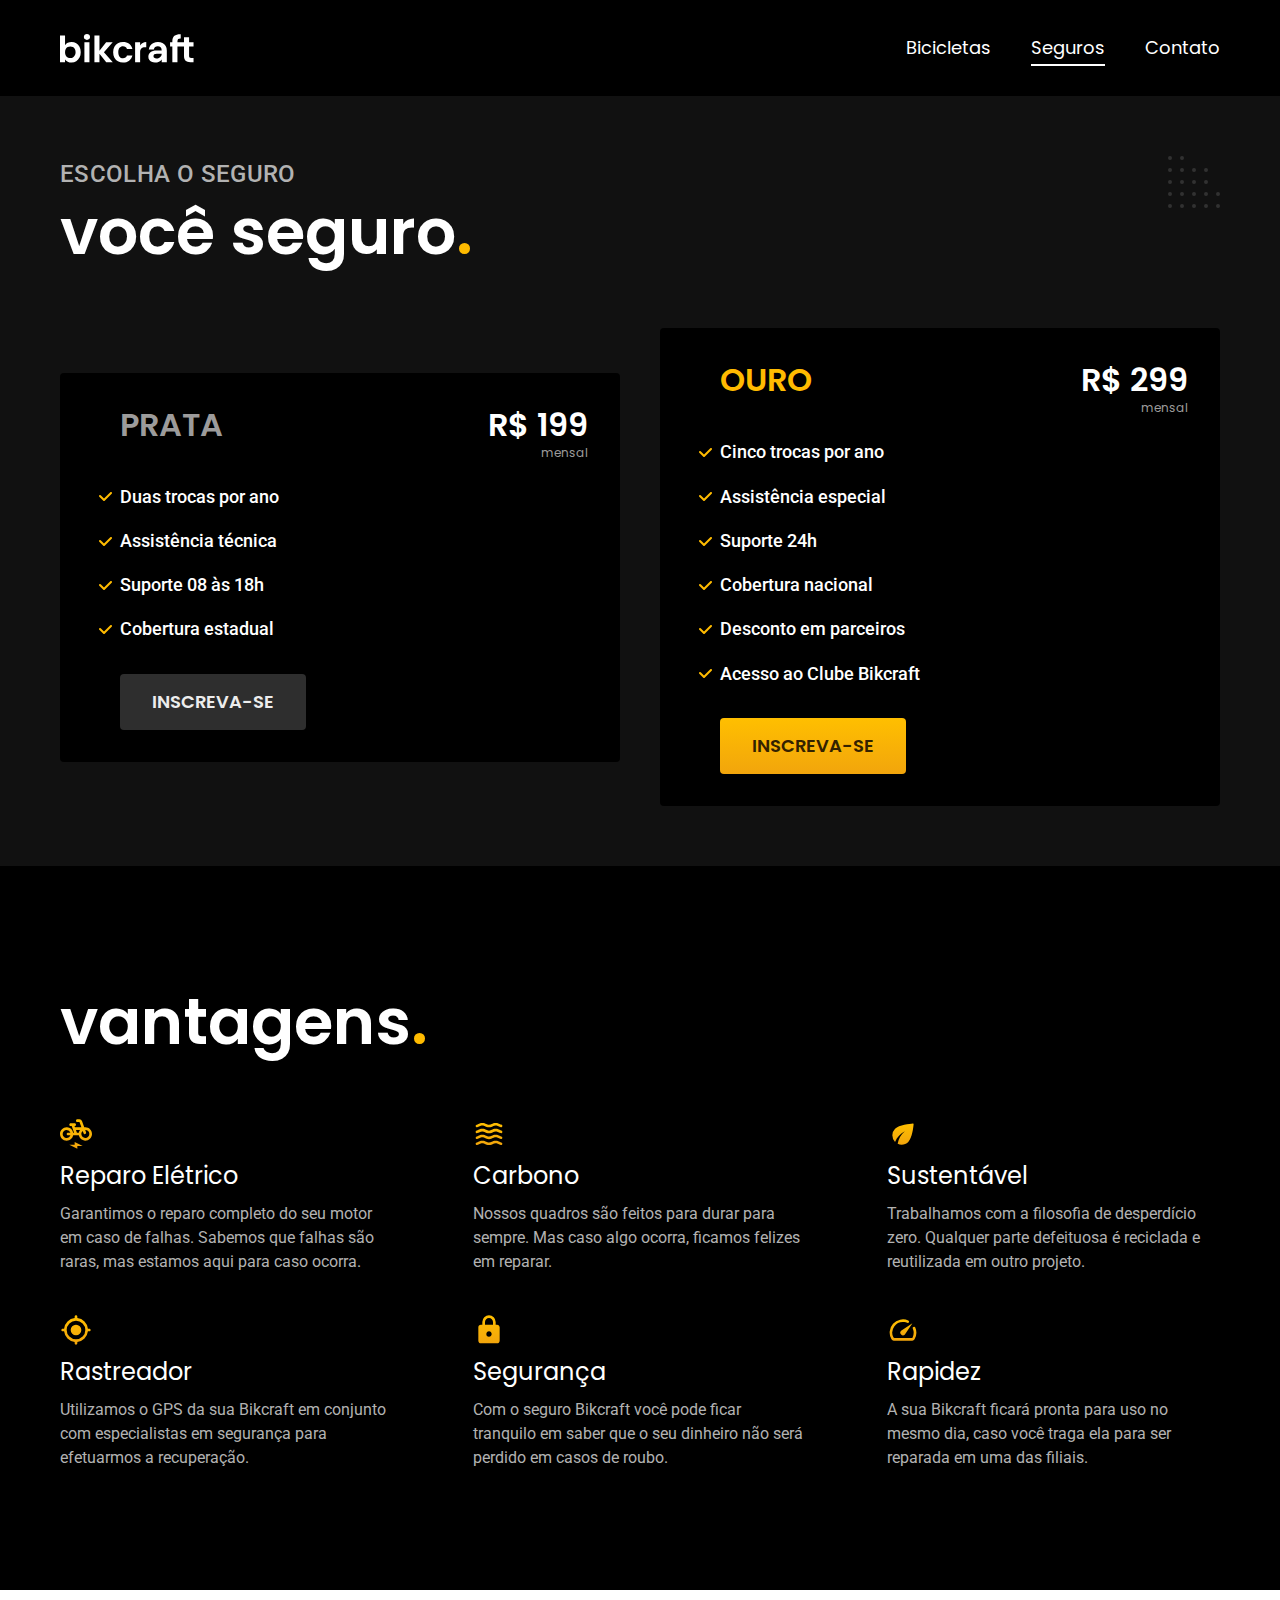
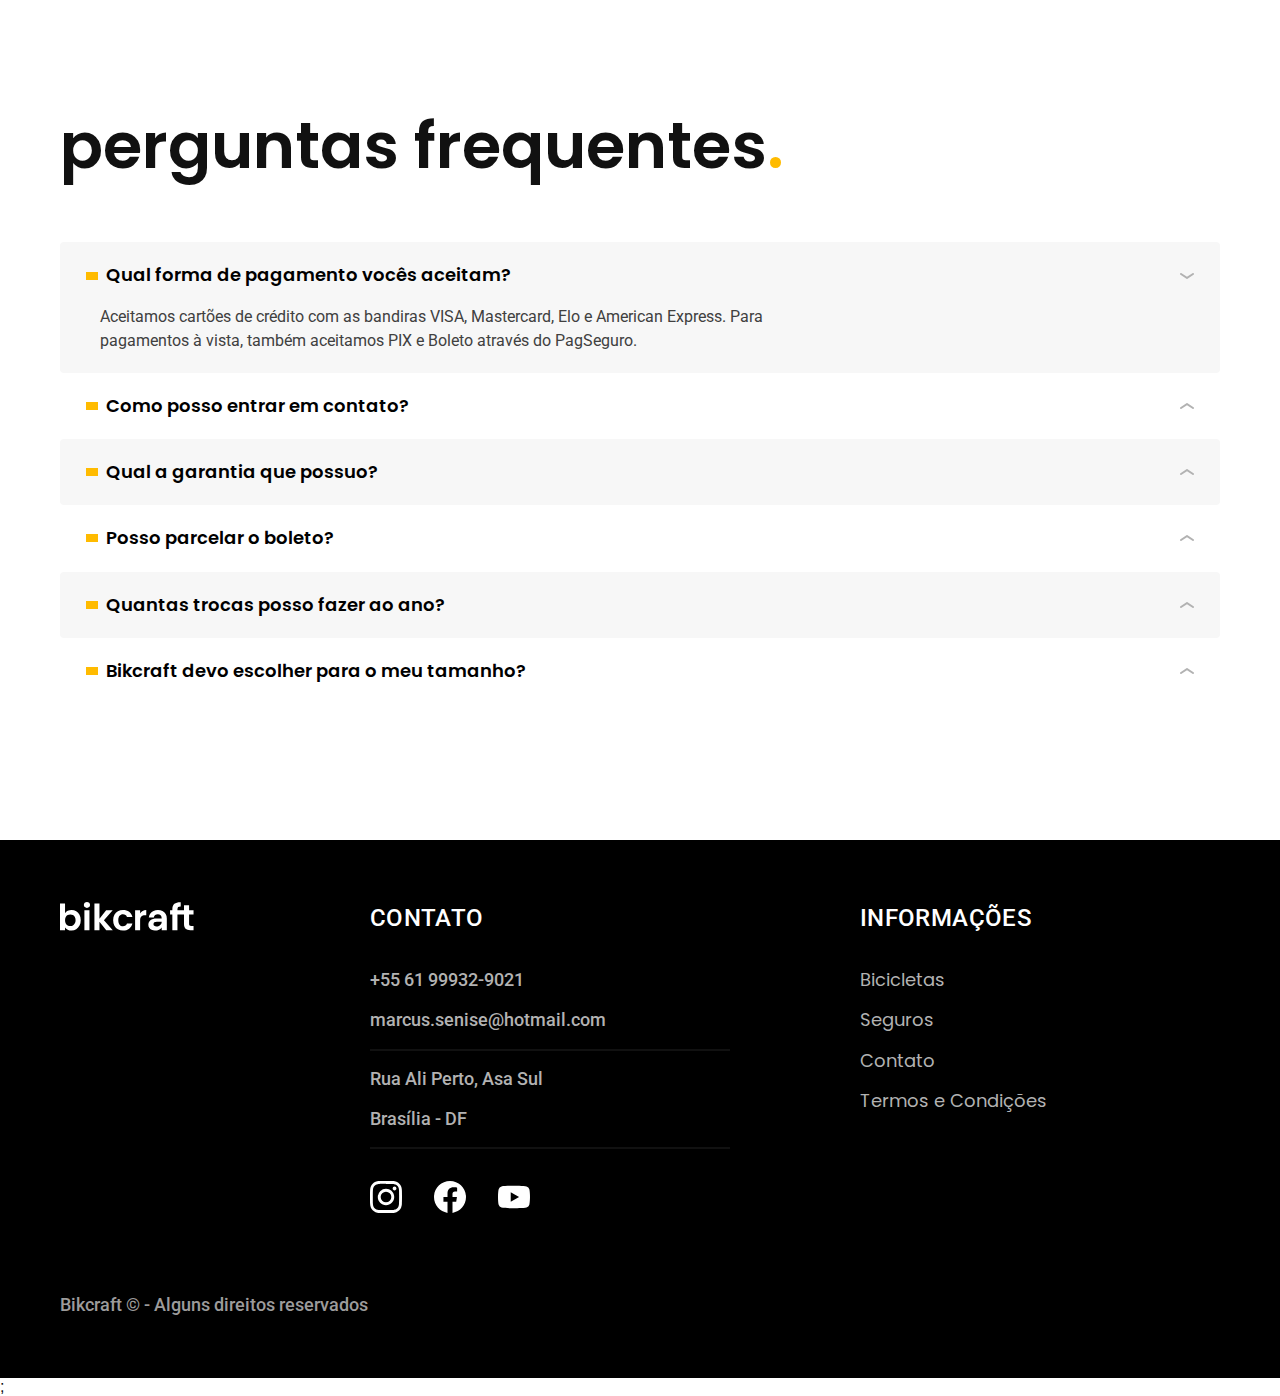
==== seguros.html @ db814dcf "projeto final otimizado" ====
<!DOCTYPE html>
<html lang="pt-br">
<head>
    <meta charset="UTF-8">
    <meta http-equiv="X-UA-Compatible" content="IE=edge">
    <meta name="viewport" content="width=device-width, initial-scale=1.0">
    <meta name="description" content="Seguros Bikcraft.">
    <title>Seguros | Bikcraft</title>
    <link rel="shortcut icon" href="favicon.svg" type="image/svg+xml">
    <link rel="preload" href="css/style.min.css" as="style">
    <link rel="stylesheet" href="css/style.min.css">
    <link rel="preconnect" href="https://fonts.googleapis.com">
    <link rel="preconnect" href="https://fonts.gstatic.com" crossorigin>
    <link href="https://fonts.googleapis.com/css2?family=Merriweather:ital,wght@1,900&family=Poppins:wght@400;600&family=Roboto:wght@400;500&display=swap" rel="stylesheet">
    <script>
        document.documentElement.classList.add('js')
    </script>
</head>
    <body id="seguros">
    <header class="header-bg">
        <div class="header container">
            <a href="index.html"><img src="./img/bikcraft.svg" width="136" height="32" alt="Bikcraft"></a>
            <nav aria-label="primaria"">
                <ul class="header-menu font-1-m cor-0">
                    <li><a href="./bicicletas.html">Bicicletas</a></li>
                    <li><a href="./seguros.html">Seguros</a></li>
                    <li><a href="./contato.html">Contato</a></li>
                </ul>
            </nav>
        </div>
    </header>
    <main class="seguros-bg">
        <div class="titulo-bg">
            <div class="titulo container">
                <p class="font-2-l-b cor-5">Escolha o seguro</p>
                <h1 class="font-1-xxl cor-0">você seguro<span class="cor-p1">.</span></h1>
            </div>
        </div>

        
            <div class="seguros container">
                <div class="seguros-item fadeInLeft" data-anime="200">
                    <h3 class="font-1-xl cor-6">PRATA</h3>
                    <span class="font-1-xl cor-0">R$ 199 <span class="font-1-xs cor-6">mensal</span></span>
                    <ul class="font-2-m cor-0">
                        <li>Duas trocas por ano</li>
                        <li>Assistência técnica</li>
                        <li>Suporte 08 às 18h</li>
                        <li>Cobertura estadual</li>
                    </ul>
                    <a class="botao secundario" href="./orcamento.html?tipo=seguro&produto=prata">INSCREVA-SE</a>
                </div>
                <div class="seguros-item fadeInRight"  data-anime="400">
                    <h3 class="font-1-xl cor-p1">OURO</h3>
                    <span class="font-1-xl cor-0">R$ 299 <span class="font-1-xs cor-6">mensal</span></span>
                    <ul class="font-2-m cor-0">
                        <li>Cinco trocas por ano</li>
                        <li>Assistência especial</li>
                        <li>Suporte 24h</li>
                        <li>Cobertura nacional</li>
                        <li>Desconto em parceiros</li>
                        <li>Acesso ao Clube Bikcraft</li>
                    </ul>
                    <a class="botao" href="./orcamento.html?tipo=seguro&produto=ouro">INSCREVA-SE</a>
                </div>
            </div>    
    </main>

    <article class="vantagens-bg">
        <div class="vantagens container">
            <h2 class="font-1-xxl cor-0">vantagens<span class="cor-p1">.</span></h2>
            <ul>
                <li>
                    <img src="./img/icones/eletrica.svg" alt="">
                    <h3 class="font-1-l cor-0">Reparo Elétrico</h3>
                    <p class="font-2-s cor-5">Garantimos o reparo completo do seu motor em caso de falhas. Sabemos que falhas são raras, mas estamos aqui para caso ocorra.</p>
                </li>
                <li>
                    <img src="./img/icones/carbono.svg" alt="">
                    <h3 class="font-1-l cor-0">Carbono</h3>
                    <p class="font-2-s cor-5">Nossos quadros são feitos para durar para sempre. Mas caso algo ocorra, ficamos felizes em reparar.</p>
                </li>
                <li>
                    <img src="./img/icones/sustentavel.svg" alt="">
                    <h3 class="font-1-l cor-0">Sustentável</h3>
                    <p class="font-2-s cor-5">Trabalhamos com a filosofia de desperdício zero. Qualquer parte defeituosa é reciclada e reutilizada em outro projeto.</p>
                </li>
                <li>
                    <img src="./img/icones/rastreador.svg" alt="">
                    <h3 class="font-1-l cor-0">Rastreador</h3>
                    <p class="font-2-s cor-5">Utilizamos o GPS da sua Bikcraft em conjunto com especialistas em segurança para efetuarmos a recuperação.</p>
                </li>
                <li>
                    <img src="./img/icones/seguro.svg" alt="">
                    <h3 class="font-1-l cor-0">Segurança</h3>
                    <p class="font-2-s cor-5">Com o seguro Bikcraft você pode ficar tranquilo em saber que o seu dinheiro não será perdido em casos de roubo.</p>
                </li>
                <li>
                    <img src="./img/icones/velocidade.svg" alt="">
                    <h3 class="font-1-l cor-0">Rapidez</h3>
                    <p class="font-2-s cor-5">A sua Bikcraft ficará pronta para uso no mesmo dia, caso você traga ela para ser reparada em uma das filiais.</p>
                </li>
            </ul>
        </div>
    </article>

    <article class="perguntas container">
        <h2 class="font-1-xxl">perguntas frequentes<span class="cor-p1">.</span></h2>
        <dl>
            <div>
                <dt><button class="font-1-m-b" aria-controls="pergunta1" aria-expanded="true">Qual forma de pagamento vocês aceitam?</button></dt>
                <dd id="pergunta1" class="font-2-s cor-9 ativa">Aceitamos cartões de crédito com as bandiras VISA, Mastercard, Elo e American Express. Para pagamentos à vista, também aceitamos PIX e Boleto através do PagSeguro.</dd>
            </div>
            <div>
                <dt><button class="font-1-m-b" aria-controls="pergunta2" aria-expanded="false" aria-expanded="false">Como posso entrar em contato?</button></dt>
                <dd id="pergunta2" class="font-2-s cor-9">Aceitamos cartões de crédito com as bandiras VISA, Mastercard, Elo e American Express. Para pagamentos à vista, também aceitamos PIX e Boleto através do PagSeguro.</dd>
            </div>
            <div>
                <dt><button class="font-1-m-b" aria-controls="pergunta3" aria-expanded="false">Qual a garantia que possuo?</button></dt>
                <dd id="pergunta3" class="font-2-s cor-9">Aceitamos cartões de crédito com as bandiras VISA, Mastercard, Elo e American Express. Para pagamentos à vista, também aceitamos PIX e Boleto através do PagSeguro.</dd>
            </div>
            <div>
                <dt><button class="font-1-m-b" aria-controls="pergunta4" aria-expanded="false">Posso parcelar o boleto?</button></dt>
                <dd id="pergunta4" class="font-2-s cor-9">Aceitamos cartões de crédito com as bandiras VISA, Mastercard, Elo e American Express. Para pagamentos à vista, também aceitamos PIX e Boleto através do PagSeguro.</dd>
            </div>
            <div>
                <dt><button class="font-1-m-b" aria-controls="pergunta5" aria-expanded="false">Quantas trocas posso fazer ao ano?</button></dt>
                <dd id="pergunta5" class="font-2-s cor-9">Aceitamos cartões de crédito com as bandiras VISA, Mastercard, Elo e American Express. Para pagamentos à vista, também aceitamos PIX e Boleto através do PagSeguro.</dd>
            </div>
            <div>
                <dt><button class="font-1-m-b" aria-controls="pergunta6" aria-expanded="false">Bikcraft devo escolher para o meu tamanho?</button> </dt>
                <dd id="pergunta6" class="font-2-s cor-9">Aceitamos cartões de crédito com as bandiras VISA, Mastercard, Elo e American Express. Para pagamentos à vista, também aceitamos PIX e Boleto através do PagSeguro.</dd>
            </div>
        </dl>
    </article>

    <footer class="footer-bg">
        <div class="footer container">
            <img src="./img/bikcraft.svg" alt="Bikcraft">
            <div class="footer-contato">
                <h3 class="font-2-l-b cor-0">Contato</h3>
                <ul class="cor-5 font-2-m">
                    <li><a href="tel:+5561999329021">+55 61 99932-9021</a></li>
                    <li><a href="mailto:marcus.senise@hotmail.com">marcus.senise@hotmail.com</a></li>
                    <li>Rua Ali Perto, Asa Sul</li>
                    <li>Brasília - DF</li>
                </ul>
            
                <div class="footer-redes">
                    <a target="_blank" href="https://instagram.com/marcussenise">
                        <img src="./img/redes/instagram.svg" alt="Instagram">
                    </a>
                    <a target="_blank" href="./">
                        <img src="./img/redes/facebook.svg" alt="Facebook">
                    </a>
                    <a target="_blank" href="./">
                        <img src="./img/redes/youtube.svg" alt="Youtube">
                    </a>
                </div>
            </div>
            <div class="footer-informacoes">
                <h3 class="font-2-l-b cor-0">Informações</h3>
                <nav>
                    <ul class="font-1-m cor-5">
                        <li><a href="./bicicletas.html">Bicicletas</a></li>
                        <li><a href="./seguros.html">Seguros</a></li>
                        <li><a href="./contato.html">Contato</a></li>
                        <li><a href="./termos.html">Termos e Condições</a></li>
                    </ul>
                </nav>
            </div>
                <p class="font-2-m cor-6 footer-copy">Bikcraft © - Alguns direitos reservados</p>
            </div>
        </div>

    </footer>
    <script src="./js/plugins/simple-anime.js"></script>;
    <script src="./js/script.js"></script>
</body>
</html>
---- css/style.min.css ----
body{margin:0;font-family:Arial,Helvetica,sans-serif;color:#111}blockquote,dd,h1,h2,h3,h4,p,ul{margin:0}ul{padding:0;list-style:none}a{text-decoration:none;color:inherit}img{max-width:100%;height:auto;display:block}img[src$=".jpg"]{border-radius:4px}.font-1-xs{font:400 0.75rem/1.35 Poppins,sans-serif}.font-2-xs{font:400 0.875rem/1.43 Roboto,sans-serif}.font-1-s{font:400 1rem/1.5 Poppins,sans-serif}.font-2-s{font:400 1rem/1.5 Roboto,sans-serif}.font-1-m,.font-1-m-b{font:400 1.125rem/1.35 Poppins,sans-serif}.font-1-m-b{font-weight:600}.font-2-m{font:500 1.125rem/1.35 Roboto,sans-serif}.font-1-l{font:400 1.5rem/1.5 Poppins,sans-serif}.font-2-l,.font-2-l-b{font:400 1.5rem/1.5 Roboto,sans-serif}.font-2-l-b{font-weight:500;letter-spacing:.015em;text-transform:uppercase}.font-1-xl{font:600 2rem/1.25 Poppins,sans-serif}.font-2-xl{font:500 2rem/1.25 Roboto,sans-serif}.font-1-xxl{font:600 4rem/1.125 Poppins,sans-serif}@media (max-width:1200px){.font-1-xxl{font-size:3rem}.font-2-l,.font-2-l-b{font-size:1.125rem}}@media (max-width:800px){.font-1-xxl{font-size:2rem}.font-1-xl,.font-2-xl{font-size:1.5rem}}:root{--cor-0:#ffffff;--cor-1:#f7f7f7;--cor-2:#EDEDED;--cor-3:#DEDEDE;--cor-4:#CCCCCC;--cor-5:#B2B2B2;--cor-6:#9C9B9B;--cor-7:#707070;--cor-8:#595959;--cor-9:#404040;--cor-10:#2E2E2E;--cor-11:#111111;--cor-12:#000000;--cor-p1:#ffbb00;--cor-p2:#E4A30B;--cor-p3:#A66F00;--cor-p4:#664400;--cor-p5:#332200}.cor-0{color:var(--cor-0)}.cor-1{color:var(--cor-1)}.cor-2{color:var(--cor-2)}.cor-3{color:var(--cor-3)}.cor-4{color:var(--cor-4)}.cor-5{color:var(--cor-5)}.cor-6{color:var(--cor-6)}.cor-7{color:var(--cor-7)}.cor-8{color:var(--cor-8)}.cor-9{color:var(--cor-9)}.cor-10{color:var(--cor-10)}.cor-11{color:var(--cor-11)}.cor-12{color:var(--cor-12)}.cor-p1{color:var(--cor-p1)}.cor-p2{color:var(--cor-p2)}.cor-p3{color:var(--cor-p3)}.cor-p4{color:var(--cor-p4)}.cor-p5{color:var(--cor-p5)}.js .fadeInDown{transform:translate3d(0,-20px,0)}.js .fadeInUp{transform:translate3d(0,20px,0)}.js .fadeInRight{transform:translate3d(20px,0,0)}.js .fadeInLeft{transform:translate3d(-20px,0,0)}.js [data-anime]{opacity:0}.js .anime{opacity:1;transform:none;transition:transform .8s,opacity .8s}.header-bg{background-color:var(--cor-12)}.header{display:flex;flex-wrap:wrap;gap:20px;justify-content:space-between;align-items:center;padding-bottom:20px;padding-top:20px}.header-menu{display:flex;flex-wrap:wrap;gap:40px}.header-menu a{padding:16px 0;display:inline-block;position:relative}.header-menu a:after{content:"";display:block;height:2px;width:0;margin-top:4px;background:var(--cor-0);transition:.3s;position:absolute}.header-menu a.ativo::after,.header-menu a:hover::after{width:100%}@media(max-width:800px){.header-menu{gap:20px}.header-menu a{background-color:var(--cor-11);padding:12px 16px;border-radius:4px}.header-menu a:hover{background:var(--cor-10)}.header a::after{display:none}}@media(max-width:600px){.header-menu{gap:12px}.header-menu a{padding:8px 12px;font-size:14px}}.footer-bg{background-color:var(--cor-12)}.footer{display:grid;grid-template-columns:3fr 5fr 4fr;gap:40px;padding-top:60px;padding-bottom:60px}.footer h3{margin-bottom:32px}.footer-contato ul{margin-bottom:32px}.footer-contato li:nth-child(2n)::after{content:"";display:block;max-width:360px;height:2px;background:var(--cor-11);margin-top:16px}.footer li{margin-bottom:16px}.footer-redes{display:flex;gap:32px}.footer a:hover{color:var(--cor-0)}.footer-copy{grid-column:1/-1;margin-top:40px}@media(max-width:800px){.footer>img{display:none}.footer{grid-template-columns:1fr 1fr}}@media(max-width:600px){.footer{grid-template-columns:1fr;gap:60px}.footer-copy{margin-top:0}}.container{max-width:1200px;padding-left:20px;padding-right:20px;box-sizing:border-box;margin-left:auto;margin-right:auto}.botao{padding:16px 32px;display:inline-block;background:linear-gradient(#ffbf00,#f2a50c);border-radius:4px;box-shadow:0 1px 2px rgba(0,0,0,.1);color:var(--cor-p5);font:600 1.125rem/1.35 Poppins,sans-serif;max-width:max-content;border:none;cursor:pointer}.botao.secundario{background:var(--cor-10);color:var(--cor-2)}.botao.secundario:hover{background:var(--cor-9)}.botao:hover{background:linear-gradient(#ffb60d,#e59317)}.botao.seta{display:flex;align-items:center}.botao.seta::after{content:"";display:inline-block;width:18px;height:10px;margin-left:12px;background:url("../img/icones/seta.svg");transition:transform .2s}.botao.seta:hover::after{transform:translateX(4px)}@media(max-width:600px){.botao{padding:12px 16px;font-size:1rem}}.link{display:inline-block;color:var(--cor-p1);font:500 1.5rem/1.5 Poppins,sans-serif;text-transform:uppercase}.link::after{content:"";display:block;width:100%;height:4px;background-color:currentColor}.link:hover{color:var(--cor-0)}.titulo-bg{background-color:var(--cor-11);padding-top:60px;padding-bottom:60px}.titulo{background:url("../img/dec/top-right.svg") no-repeat top right 20px}.titulo p{margin-bottom:4px}@media (max-width:800px){.titulo{padding-top:40px;padding-bottom:40px}.titulo p{font-size:1rem;text-transform:lowercase;font-weight:400}}.form{display:grid;grid-template-columns:1fr 1fr;gap:20px}.form label{display:block;font:600 1rem/1.5 Poppins,sans-serif;margin-bottom:4px}.form .col-2{grid-column:span 2}.form input[type=email],.form input[type=text],.form textarea{border:1px solid var(--cor-2);border-radius:4px;background-color:var(--cor-1);padding:12px;font:400 1rem/1.5 Roboto,sans-serif;width:100%;box-sizing:border-box}.form input[type=email]:focus,.form input[type=text]:focus,.form textarea:focus{outline:0;border-color:var(--cor-p1);background:var(--cor-0);box-shadow:0 0 0 2px #fea}@media(max-width:600px){.form{grid-template-columns:1fr}.form .col-2{grid-column:1}}.introducao-bg{background:var(--cor-12) url("../img/dec/bottom-left.svg") no-repeat bottom 160px left 20px;box-shadow:inset 0 -120px var(--cor-0)}.introducao{display:grid;grid-template-columns:6fr 6fr;gap:0 40px}.introducao-conteudo{align-self:end;padding-bottom:200px}.introducao-imagem{margin-bottom:-120px}.introducao img{object-fit:cover;height:100%;width:100%;border-radius:4px}.introducao h1{margin-bottom:32px}.introducao p{margin-bottom:20px}@media (max-width:825px){.introducao-bg{background:var(--cor-11);padding-top:40px;box-shadow:inset 0 -60px var(--cor-0)}.introducao{grid-template-columns:1fr;gap:32px}.introducao-conteudo{padding-bottom:0}.introducao h1{margin-bottom:16px}.introducao img{height:300px;width:100%}}.tecnologia-bg{background-color:var(--cor-11);box-shadow:inset 0 80px var(--cor-0),inset 0 -80px var(--cor-0)}.tecnologia{display:grid;grid-template-columns:1fr 1fr;gap:40px}.tecnologia-imagem img{width:100%;height:100%;object-fit:cover;object-position:left}.tecnologia-conteudo{padding-top:160px;padding-bottom:160px}.tecnologia-conteudo>span{display:block;margin-bottom:20px}.tecnologia-conteudo h2{margin-bottom:32px}.tecnologia-conteudo>p{margin-bottom:20px}.tecnologia a{margin-bottom:80px}.tecnologia-vantagens{display:flex;gap:40px}.tecnologia-vantagens h3{margin-bottom:8px;width:max-content}.tecnologia-vantagens img{width:24px}@media (max-width:800px){.tecnologia-bg{box-shadow:initial}.tecnologia{grid-template-columns:1fr}.tecnologia-conteudo{padding-top:60px;padding-bottom:60px}.tecnologia-imagem{display:none}.tecnologia a{margin-bottom:60px}}@media (max-width:600px){.tecnologia-vantagens{flex-direction:column}}.parceiros{padding-top:60px;padding-bottom:120px}.parceiros h2{margin-bottom:60px}.parceiros ul{padding:0 20px;max-width:1400px;margin:0 auto;display:grid;grid-template-columns:repeat(4,1fr)}.parceiros li{padding:32px;display:flex;border-left:2px solid var(--cor-2)}.parceiros img{margin:auto}.parceiros li:first-child,.parceiros li:nth-child(5){border-left:none}.parceiros li:nth-child(n+5){border-top:2px solid var(--cor-2)}@media (max-width:800px){.parceiros{padding-bottom:60px}.parceiros li{padding:20px}.parceiros h2{margin-bottom:20px}.parceiros ul{grid-template-columns:repeat(2,1fr)}.parceiros li:nth-child(n+3){border-top:2px solid var(--cor-2)}.parceiros li:nth-child(odd){border-left:none}}.depoimento{display:grid;grid-template-columns:1fr 1fr;background-color:var(--cor-p1);overflow:hidden}.depoimento img{border-radius:0;width:100%;height:100%;object-fit:cover}.depoimento-conteudo{padding:40px 40px 80px 80px;align-self:end;background:url("../img/dec/bottom-right-p.svg") no-repeat bottom 40px right 40px}.depoimento-conteudo p{max-width:32ch;font-family:Merriweather,serif;font-style:italic;font-weight:900;margin-bottom:32px;position:relative}.depoimento p::after,.depoimento p::before{font-size:5rem;color:var(--cor-p2);position:absolute}.depoimento p::before{content:'“';left:-50px;top:-20px}.depoimento p::after{content:'”'}@media (min-width:1200px){.depoimento img{max-height:520px}}@media (max-width:800px){.depoimento{grid-template-columns:1fr;text-align:center}.depoimento-conteudo{padding:40px 20px;justify-self:center}.depoimento img{max-height:200px}}.bicicletas-lista{padding-top:60px;padding-bottom:120px}.bicicletas-lista h2{margin-bottom:40px}.bicicletas-lista ul{display:flex;gap:40px;padding:0 20px 20px 20px;max-width:1400px;margin:0 auto;overflow-x:auto}#bicicleta .bicicletas-lista ul{padding:0 0 20px 0}.bicicletas-lista li{min-width:280px}.bicicletas-lista a{display:block}.bicicletas-lista img{margin-bottom:16px}.bicicletas-lista h3{margin-bottom:8px;display:flex;align-items:center}.bicicletas-lista h3::before{content:"";background-color:var(--cor-p1);height:8px;width:12px;margin-right:8px;display:inline-block;transition:width .2s}.bicicletas-lista a:hover h3::before{width:24px}.bicicletas-lista li span{margin-left:20px}@media(max-width:800px){.bicicletas-lista{padding-bottom:60px}.bicicletas-lista ul{gap:20px}}.bicicletas-bg{background:var(--cor-12);background-image:linear-gradient(to right,var(--cor-0) 30%,var(--cor-11) 0)}.bicicletas{display:grid;grid-template-columns:1fr 1fr;gap:40px;padding-top:60px;padding-bottom:60px;background:url("../img/dec/top-right.svg") no-repeat top 40px right 20px}.bicicletas-imagem{display:grid}.bicicletas-imagem img{grid-area:1/1}.bicicletas-imagem span{grid-area:1/1;place-self:start end;background:var(--cor-12);padding:8px;display:inline-block;margin-top:20px;border-radius:4px 0 0 4px}.bicicletas-conteudo{display:grid;grid-template-columns:1fr auto;align-content:start}.bicicletas h2,.bicicletas p{grid-column:1/-1}.bicicletas h2{margin-bottom:20px}.bicicletas h2::before{content:"";display:block;height:8px;width:12px;background-color:var(--cor-p1);margin-bottom:8px}.bicicletas p{margin-bottom:32px}.bicicletas a{place-self:end}.bicicletas li{display:flex;align-items:center}.bicicletas li+li{margin-top:16px}.bicicletas ul{display:grid;gap:16px}.bicicletas-conteudo img{width:24px;margin-right:8px}@media (max-width:800px){.bicicletas{grid-template-columns:1fr;gap:20px;padding-bottom:40px;padding-top:40px}.bicicletas-bg{background:var(--cor-11)}}@media (max-width:600px){.bicicletas-conteudo{grid-template-columns:1fr}.bicicletas ul{grid-template-columns:1fr 1fr;margin-bottom:32px;font-size:1rem}.bicicletas a{place-self:center}}.bicicleta{display:grid;grid-template-columns:1fr 1fr;align-items:center;gap:40px;padding-top:60px;padding-bottom:60px}#bicicleta .titulo p{text-transform:uppercase}.bicicleta-imagens{display:flex;flex-wrap:wrap;gap:20px}.bicicleta-imagens img{flex:1;min-width:200px}.bicicleta-imagens img:first-child{min-width:100%}.bicicleta-conteudo>p{margin-bottom:32px}.bicicleta-comprar{display:grid;grid-template-columns:max-content auto;align-items:center;justify-items:start;gap:8px 12px;margin-bottom:40px}.bicicleta-comprar a{grid-row:span 2}.bicicleta-comprar span{display:flex;align-items:center;background-color:var(--cor-12);padding:4px 8px;border-radius:4px;gap:8px}.bicicleta-conteudo h2{text-transform:uppercase;letter-spacing:.015em;margin-bottom:12px}.bicicleta-ficha,.bicicleta-informacoes{padding:32px;background-color:var(--cor-12);border-radius:4px}.bicicleta-informacoes{margin-bottom:40px;display:grid;grid-template-columns:1fr 1fr;gap:32px}.bicicleta-informacoes img{width:24px;margin-bottom:8px}.bicicleta-informacoes h3{margin-bottom:8px}.bicicleta-ficha li{padding:4px 0;display:flex;justify-content:space-between;border-bottom:1px solid var(--cor-11)}.bicicleta-ficha li:last-child{border-bottom:none}.bicicleta-ficha span{color:var(--cor-6)}@media (max-width:800px){.bicicleta{grid-template-columns:1fr;padding-top:40px;padding-bottom:40px}.bicicleta-imagens{grid-row:2}}@media (max-width:400px){.bicicleta-informacoes{grid-template-columns:1fr}.bicicleta-comprar{grid-template-columns:1fr}}.seguro-bg{background-color:var(--cor-11);box-shadow:inset 0 120px var(--cor-0),inset 0 -120px var(--cor-12)}.seguro{display:grid;grid-template-columns:1fr 1fr;gap:40px}.seguro-imagem img{width:100%;height:100%;object-fit:cover}.seguro-conteudo{padding-top:180px;padding-bottom:180px}.seguro h2{margin-bottom:32px}.seguro p{margin-bottom:20px}@media(max-width:800px){.seguro-bg{box-shadow:inset 0 -60px var(--cor-12)}.seguro{grid-template-columns:1fr}.seguro-conteudo{grid-row:1;padding-top:40px;padding-bottom:0}}.seguros-bg{background:var(--cor-11)}.seguros{padding-top:60px;padding-bottom:60px;display:grid;grid-template-columns:1fr 1fr;gap:40px;align-items:center}#seguros .seguros{padding-top:0}.seguros h2{grid-column:1/-1}.seguros-item{background-color:var(--cor-12);padding:32px 32px 32px 60px;display:grid;grid-template-columns:1fr auto;border-radius:4px}.seguros-item h3{margin-bottom:40px}.seguros-item span{grid-column:2;display:block;text-align:right}.seguros-item ul{grid-column:1/-1;margin-bottom:32px}.seguros-item li{display:flex;align-items:center;position:relative}.seguros-item li+li{margin-top:20px}.seguros-item li::before{content:"";display:inline-block;width:13px;height:9px;background-image:url("../img/icones/lista.svg");position:absolute;left:-21px}.seguros-item a{grid-column:1/-1}@media (max-width:800px){.seguros{grid-template-columns:1fr}}.vantagens-bg{background-color:var(--cor-12)}.vantagens{padding-top:120px;padding-bottom:120px}.vantagens h2{margin-bottom:60px}.vantagens ul{display:grid;grid-template-columns:repeat(auto-fit,minmax(280px,max-content));gap:40px 80px}.vantagens h3,.vantagens img{margin-bottom:8px}@media(max-width:800px){.vantagens{padding-top:60px;padding-bottom:60px}.vantagens h2{margin-bottom:40px}.vantagens ul{margin-bottom:40px}.vantagens ul{gap:20px}}.perguntas{padding-top:120px;padding-bottom:120px}.perguntas h2{margin-bottom:60px}.perguntas dl>div{padding:20px;border-radius:4px}.perguntas dl>div:nth-child(odd){background-color:var(--cor-1)}.perguntas button{display:grid;grid-template-columns:auto 1fr auto;align-items:center;gap:8px;cursor:pointer;border:none;background:0 0;width:100%;text-align:left}.perguntas button::before{content:"";display:inline-block;width:12px;height:8px;background-color:var(--cor-p1)}.perguntas button::after{content:"";display:inline-block;width:14px;height:6px;background:url("../img/icones/seta-abrir.svg");transition:.3s}.perguntas button:hover::after,.perguntas button[aria-expanded=true]::after{transform:rotate(180deg)}.js .perguntas dd{padding-left:20px;padding-top:16px;max-width:80ch;display:none}.js .perguntas dd.ativa{display:block}@media(max-width:800px){.perguntas{padding-top:60px;padding-bottom:60px}.perguntas h2{margin-bottom:40px}}#contato{background:linear-gradient(var(--cor-11) 600px,var(--cor-1) 0)}.contato{display:grid;grid-template-columns:5fr 7fr}.contato-dados,.contato-formulario{padding:60px;box-shadow:0 1px 2px rgba(0,0,0,.1)}.contato-dados{background:var(--cor-12) url("../img/dec/bottom-left.svg") no-repeat bottom 20px left 20px;border-radius:5px 0 0 5px}.contato-formulario{border-radius:0 5px 5px 0;background:var(--cor-0) url("../img/dec/bottom-right.svg") no-repeat bottom 20px right 20px}.contato-dados h2{margin-bottom:60px}.contato-endereco{margin-bottom:32px;background:url("../img/icones/local.svg") no-repeat 0 2px;padding-left:28px}.contato-endereco p{margin-bottom:8px}.contato-meios a{display:block;max-width:max-content;margin-bottom:8px;padding-left:28px}.contato-meios a:hover{color:var(--cor-0)}.contato-meios a:first-child{background:url("../img/icones/email.svg") no-repeat 0 2px}.contato-meios a:nth-child(3){margin-top:32px;background:url("../img/icones/telefone.svg") no-repeat 0 2px;margin-bottom:60px}.contato-redes{display:flex;gap:32px;padding-left:28px}@media (max-width:800px){.contato{grid-template-columns:1fr}.contato-dados,.contato-formulario{padding:20px}.contato-dados{border-radius:5px 5px 0 0;background:var(--cor-12)}.contato-formulario{border-radius:0 0 5px 5px}.contato-dados h2,.contato-meios a:nth-child(3){margin-bottom:32px}.contato-redes{margin-bottom:12px}}.lojas{display:grid;grid-template-columns:1fr 1fr;gap:0 40px;padding-top:120px;padding-bottom:120px}.lojas h2{grid-column:1/-1;margin-bottom:60px}.lojas img{border-radius:4px 4px 0 0}.lojas-item{border-radius:4px;background:var(--cor-0);box-shadow:0 1px 2px rgba(0,0,0,.1)}.lojas-conteudo{display:grid;grid-template-columns:1fr 1fr;gap:32px 16px;padding:32px}.lojas-conteudo h3,.lojas-tempo{grid-column:1/-1}.lojas-dados{display:grid;gap:8px;border-left:2px solid var(--cor-2);padding-left:12px}.lojas-tempo{display:flex;align-items:center;gap:8px}@media (max-width:800px){.lojas{gap:20px;padding-top:60px;padding-bottom:60px}.lojas h2{margin-bottom:32px}.lojas-conteudo{grid-template-columns:1fr}}@media (max-width:610px){.lojas{grid-template-columns:1fr}}#orcamento{background:linear-gradient(var(--cor-11) 600px,var(--cor-1) 0)}.orcamento{display:grid;grid-template-columns:5fr 7fr;padding-bottom:120px}.orcamento h2{text-transform:uppercase;position:relative;display:flex;align-items:center}.orcamento h2::before{content:"";width:4px;height:8px;background-color:var(--cor-p1);display:inline-block;position:absolute;left:-12px}.orcamento-dados,.orcamento-produto{padding:60px;box-shadow:0 1px 2px rgba(0,0,0,.1)}.orcamento-produto{border-radius:5px 0 0 5px;background:var(--cor-12) url("../img/dec/bottom-left.svg") no-repeat bottom 20px left 20px;display:grid;grid-template-columns:1fr 1fr;align-content:start;gap:20px}.orcamento-produto input:checked+label{background:var(--cor-0);color:var(--cor-11)}.orcamento-produto>*{grid-column:1/-1}.orcamento-produto>label{grid-column:initial}.orcamento-produto label{font:400 1rem/1.5 Poppins,sans-serif;color:var(--cor-4);background-color:var(--cor-10);padding:12px 16px;border-radius:4px;cursor:pointer;display:grid;grid-template-columns:auto 1fr auto;align-items:center;border:1px solid transparent}.orcamento-produto label::before{content:"";display:inline-block;box-sizing:border-box;width:12px;height:12px;border:1px solid var(--cor-6);border-radius:50%;margin-right:8px}.orcamento-produto input:checked+label::before{border-color:var(--cor-7);box-shadow:inset 0 0 0 3px var(--cor-0),inset 0 0 0 6px var(--cor-7)}.orcamento-produto label:hover{background-color:var(--cor-9);border-color:var(--cor-9)}.orcamento-produto input:focus+label{box-shadow:0 0 0 2px var(--cor-p1);border-color:var(--cor-12)}.orcamento-produto label span{display:none}.orcamento-produto input:checked+label span{display:inline-block}.orcamento-produto input{opacity:0;position:absolute;pointer-events:none}.orcamento-dados{border-radius:0 5px 5px 0;background:var(--cor-0) url("../img/dec/bottom-right.svg") no-repeat bottom 20px right 20px}.orcamento-conteudo{display:none}.orcamento-conteudo h2,.orcamento-dados h2:nth-of-type(n+2){margin-top:20px}#bikcraft:checked~#orcamento-bikcraft,#seguro:checked~#orcamento-seguro{display:grid;gap:20px}.orcamento-detalhes{background:var(--cor-0);padding:20px;grid-template-columns:1fr 1fr;border-radius:4px;align-items:center;display:none}.orcamento-detalhes li{display:flex;align-items:center;margin-bottom:8px}.orcamento-detalhes li img{width:16px;margin-right:8px}.orcamento-produto input:checked+label+.orcamento-detalhes{display:grid}@media(max-width:1200px){.orcamento-dados,.orcamento-produto{padding:32px}}@media(max-width:800px){.orcamento{grid-template-columns:1fr}.orcamento-produto{border-radius:5px 5px 0 0;background:var(--cor-12)}.orcamento-dados{border-radius:0 0 5px 5px}}@media(max-width:400px){.orcamento-produto{grid-template-columns:1fr}}.termos{padding-top:80px;padding-bottom:80px}.termos h2{font-weight:600;margin-bottom:20px}.termos p+h2{margin-top:40px}.termos p{margin-bottom:24px;max-width:75ch}
---- css/style.min.css ----
body{margin:0;font-family:Arial,Helvetica,sans-serif;color:#111}blockquote,dd,h1,h2,h3,h4,p,ul{margin:0}ul{padding:0;list-style:none}a{text-decoration:none;color:inherit}img{max-width:100%;height:auto;display:block}img[src$=".jpg"]{border-radius:4px}.font-1-xs{font:400 0.75rem/1.35 Poppins,sans-serif}.font-2-xs{font:400 0.875rem/1.43 Roboto,sans-serif}.font-1-s{font:400 1rem/1.5 Poppins,sans-serif}.font-2-s{font:400 1rem/1.5 Roboto,sans-serif}.font-1-m,.font-1-m-b{font:400 1.125rem/1.35 Poppins,sans-serif}.font-1-m-b{font-weight:600}.font-2-m{font:500 1.125rem/1.35 Roboto,sans-serif}.font-1-l{font:400 1.5rem/1.5 Poppins,sans-serif}.font-2-l,.font-2-l-b{font:400 1.5rem/1.5 Roboto,sans-serif}.font-2-l-b{font-weight:500;letter-spacing:.015em;text-transform:uppercase}.font-1-xl{font:600 2rem/1.25 Poppins,sans-serif}.font-2-xl{font:500 2rem/1.25 Roboto,sans-serif}.font-1-xxl{font:600 4rem/1.125 Poppins,sans-serif}@media (max-width:1200px){.font-1-xxl{font-size:3rem}.font-2-l,.font-2-l-b{font-size:1.125rem}}@media (max-width:800px){.font-1-xxl{font-size:2rem}.font-1-xl,.font-2-xl{font-size:1.5rem}}:root{--cor-0:#ffffff;--cor-1:#f7f7f7;--cor-2:#EDEDED;--cor-3:#DEDEDE;--cor-4:#CCCCCC;--cor-5:#B2B2B2;--cor-6:#9C9B9B;--cor-7:#707070;--cor-8:#595959;--cor-9:#404040;--cor-10:#2E2E2E;--cor-11:#111111;--cor-12:#000000;--cor-p1:#ffbb00;--cor-p2:#E4A30B;--cor-p3:#A66F00;--cor-p4:#664400;--cor-p5:#332200}.cor-0{color:var(--cor-0)}.cor-1{color:var(--cor-1)}.cor-2{color:var(--cor-2)}.cor-3{color:var(--cor-3)}.cor-4{color:var(--cor-4)}.cor-5{color:var(--cor-5)}.cor-6{color:var(--cor-6)}.cor-7{color:var(--cor-7)}.cor-8{color:var(--cor-8)}.cor-9{color:var(--cor-9)}.cor-10{color:var(--cor-10)}.cor-11{color:var(--cor-11)}.cor-12{color:var(--cor-12)}.cor-p1{color:var(--cor-p1)}.cor-p2{color:var(--cor-p2)}.cor-p3{color:var(--cor-p3)}.cor-p4{color:var(--cor-p4)}.cor-p5{color:var(--cor-p5)}.js .fadeInDown{transform:translate3d(0,-20px,0)}.js .fadeInUp{transform:translate3d(0,20px,0)}.js .fadeInRight{transform:translate3d(20px,0,0)}.js .fadeInLeft{transform:translate3d(-20px,0,0)}.js [data-anime]{opacity:0}.js .anime{opacity:1;transform:none;transition:transform .8s,opacity .8s}.header-bg{background-color:var(--cor-12)}.header{display:flex;flex-wrap:wrap;gap:20px;justify-content:space-between;align-items:center;padding-bottom:20px;padding-top:20px}.header-menu{display:flex;flex-wrap:wrap;gap:40px}.header-menu a{padding:16px 0;display:inline-block;position:relative}.header-menu a:after{content:"";display:block;height:2px;width:0;margin-top:4px;background:var(--cor-0);transition:.3s;position:absolute}.header-menu a.ativo::after,.header-menu a:hover::after{width:100%}@media(max-width:800px){.header-menu{gap:20px}.header-menu a{background-color:var(--cor-11);padding:12px 16px;border-radius:4px}.header-menu a:hover{background:var(--cor-10)}.header a::after{display:none}}@media(max-width:600px){.header-menu{gap:12px}.header-menu a{padding:8px 12px;font-size:14px}}.footer-bg{background-color:var(--cor-12)}.footer{display:grid;grid-template-columns:3fr 5fr 4fr;gap:40px;padding-top:60px;padding-bottom:60px}.footer h3{margin-bottom:32px}.footer-contato ul{margin-bottom:32px}.footer-contato li:nth-child(2n)::after{content:"";display:block;max-width:360px;height:2px;background:var(--cor-11);margin-top:16px}.footer li{margin-bottom:16px}.footer-redes{display:flex;gap:32px}.footer a:hover{color:var(--cor-0)}.footer-copy{grid-column:1/-1;margin-top:40px}@media(max-width:800px){.footer>img{display:none}.footer{grid-template-columns:1fr 1fr}}@media(max-width:600px){.footer{grid-template-columns:1fr;gap:60px}.footer-copy{margin-top:0}}.container{max-width:1200px;padding-left:20px;padding-right:20px;box-sizing:border-box;margin-left:auto;margin-right:auto}.botao{padding:16px 32px;display:inline-block;background:linear-gradient(#ffbf00,#f2a50c);border-radius:4px;box-shadow:0 1px 2px rgba(0,0,0,.1);color:var(--cor-p5);font:600 1.125rem/1.35 Poppins,sans-serif;max-width:max-content;border:none;cursor:pointer}.botao.secundario{background:var(--cor-10);color:var(--cor-2)}.botao.secundario:hover{background:var(--cor-9)}.botao:hover{background:linear-gradient(#ffb60d,#e59317)}.botao.seta{display:flex;align-items:center}.botao.seta::after{content:"";display:inline-block;width:18px;height:10px;margin-left:12px;background:url("../img/icones/seta.svg");transition:transform .2s}.botao.seta:hover::after{transform:translateX(4px)}@media(max-width:600px){.botao{padding:12px 16px;font-size:1rem}}.link{display:inline-block;color:var(--cor-p1);font:500 1.5rem/1.5 Poppins,sans-serif;text-transform:uppercase}.link::after{content:"";display:block;width:100%;height:4px;background-color:currentColor}.link:hover{color:var(--cor-0)}.titulo-bg{background-color:var(--cor-11);padding-top:60px;padding-bottom:60px}.titulo{background:url("../img/dec/top-right.svg") no-repeat top right 20px}.titulo p{margin-bottom:4px}@media (max-width:800px){.titulo{padding-top:40px;padding-bottom:40px}.titulo p{font-size:1rem;text-transform:lowercase;font-weight:400}}.form{display:grid;grid-template-columns:1fr 1fr;gap:20px}.form label{display:block;font:600 1rem/1.5 Poppins,sans-serif;margin-bottom:4px}.form .col-2{grid-column:span 2}.form input[type=email],.form input[type=text],.form textarea{border:1px solid var(--cor-2);border-radius:4px;background-color:var(--cor-1);padding:12px;font:400 1rem/1.5 Roboto,sans-serif;width:100%;box-sizing:border-box}.form input[type=email]:focus,.form input[type=text]:focus,.form textarea:focus{outline:0;border-color:var(--cor-p1);background:var(--cor-0);box-shadow:0 0 0 2px #fea}@media(max-width:600px){.form{grid-template-columns:1fr}.form .col-2{grid-column:1}}.introducao-bg{background:var(--cor-12) url("../img/dec/bottom-left.svg") no-repeat bottom 160px left 20px;box-shadow:inset 0 -120px var(--cor-0)}.introducao{display:grid;grid-template-columns:6fr 6fr;gap:0 40px}.introducao-conteudo{align-self:end;padding-bottom:200px}.introducao-imagem{margin-bottom:-120px}.introducao img{object-fit:cover;height:100%;width:100%;border-radius:4px}.introducao h1{margin-bottom:32px}.introducao p{margin-bottom:20px}@media (max-width:825px){.introducao-bg{background:var(--cor-11);padding-top:40px;box-shadow:inset 0 -60px var(--cor-0)}.introducao{grid-template-columns:1fr;gap:32px}.introducao-conteudo{padding-bottom:0}.introducao h1{margin-bottom:16px}.introducao img{height:300px;width:100%}}.tecnologia-bg{background-color:var(--cor-11);box-shadow:inset 0 80px var(--cor-0),inset 0 -80px var(--cor-0)}.tecnologia{display:grid;grid-template-columns:1fr 1fr;gap:40px}.tecnologia-imagem img{width:100%;height:100%;object-fit:cover;object-position:left}.tecnologia-conteudo{padding-top:160px;padding-bottom:160px}.tecnologia-conteudo>span{display:block;margin-bottom:20px}.tecnologia-conteudo h2{margin-bottom:32px}.tecnologia-conteudo>p{margin-bottom:20px}.tecnologia a{margin-bottom:80px}.tecnologia-vantagens{display:flex;gap:40px}.tecnologia-vantagens h3{margin-bottom:8px;width:max-content}.tecnologia-vantagens img{width:24px}@media (max-width:800px){.tecnologia-bg{box-shadow:initial}.tecnologia{grid-template-columns:1fr}.tecnologia-conteudo{padding-top:60px;padding-bottom:60px}.tecnologia-imagem{display:none}.tecnologia a{margin-bottom:60px}}@media (max-width:600px){.tecnologia-vantagens{flex-direction:column}}.parceiros{padding-top:60px;padding-bottom:120px}.parceiros h2{margin-bottom:60px}.parceiros ul{padding:0 20px;max-width:1400px;margin:0 auto;display:grid;grid-template-columns:repeat(4,1fr)}.parceiros li{padding:32px;display:flex;border-left:2px solid var(--cor-2)}.parceiros img{margin:auto}.parceiros li:first-child,.parceiros li:nth-child(5){border-left:none}.parceiros li:nth-child(n+5){border-top:2px solid var(--cor-2)}@media (max-width:800px){.parceiros{padding-bottom:60px}.parceiros li{padding:20px}.parceiros h2{margin-bottom:20px}.parceiros ul{grid-template-columns:repeat(2,1fr)}.parceiros li:nth-child(n+3){border-top:2px solid var(--cor-2)}.parceiros li:nth-child(odd){border-left:none}}.depoimento{display:grid;grid-template-columns:1fr 1fr;background-color:var(--cor-p1);overflow:hidden}.depoimento img{border-radius:0;width:100%;height:100%;object-fit:cover}.depoimento-conteudo{padding:40px 40px 80px 80px;align-self:end;background:url("../img/dec/bottom-right-p.svg") no-repeat bottom 40px right 40px}.depoimento-conteudo p{max-width:32ch;font-family:Merriweather,serif;font-style:italic;font-weight:900;margin-bottom:32px;position:relative}.depoimento p::after,.depoimento p::before{font-size:5rem;color:var(--cor-p2);position:absolute}.depoimento p::before{content:'“';left:-50px;top:-20px}.depoimento p::after{content:'”'}@media (min-width:1200px){.depoimento img{max-height:520px}}@media (max-width:800px){.depoimento{grid-template-columns:1fr;text-align:center}.depoimento-conteudo{padding:40px 20px;justify-self:center}.depoimento img{max-height:200px}}.bicicletas-lista{padding-top:60px;padding-bottom:120px}.bicicletas-lista h2{margin-bottom:40px}.bicicletas-lista ul{display:flex;gap:40px;padding:0 20px 20px 20px;max-width:1400px;margin:0 auto;overflow-x:auto}#bicicleta .bicicletas-lista ul{padding:0 0 20px 0}.bicicletas-lista li{min-width:280px}.bicicletas-lista a{display:block}.bicicletas-lista img{margin-bottom:16px}.bicicletas-lista h3{margin-bottom:8px;display:flex;align-items:center}.bicicletas-lista h3::before{content:"";background-color:var(--cor-p1);height:8px;width:12px;margin-right:8px;display:inline-block;transition:width .2s}.bicicletas-lista a:hover h3::before{width:24px}.bicicletas-lista li span{margin-left:20px}@media(max-width:800px){.bicicletas-lista{padding-bottom:60px}.bicicletas-lista ul{gap:20px}}.bicicletas-bg{background:var(--cor-12);background-image:linear-gradient(to right,var(--cor-0) 30%,var(--cor-11) 0)}.bicicletas{display:grid;grid-template-columns:1fr 1fr;gap:40px;padding-top:60px;padding-bottom:60px;background:url("../img/dec/top-right.svg") no-repeat top 40px right 20px}.bicicletas-imagem{display:grid}.bicicletas-imagem img{grid-area:1/1}.bicicletas-imagem span{grid-area:1/1;place-self:start end;background:var(--cor-12);padding:8px;display:inline-block;margin-top:20px;border-radius:4px 0 0 4px}.bicicletas-conteudo{display:grid;grid-template-columns:1fr auto;align-content:start}.bicicletas h2,.bicicletas p{grid-column:1/-1}.bicicletas h2{margin-bottom:20px}.bicicletas h2::before{content:"";display:block;height:8px;width:12px;background-color:var(--cor-p1);margin-bottom:8px}.bicicletas p{margin-bottom:32px}.bicicletas a{place-self:end}.bicicletas li{display:flex;align-items:center}.bicicletas li+li{margin-top:16px}.bicicletas ul{display:grid;gap:16px}.bicicletas-conteudo img{width:24px;margin-right:8px}@media (max-width:800px){.bicicletas{grid-template-columns:1fr;gap:20px;padding-bottom:40px;padding-top:40px}.bicicletas-bg{background:var(--cor-11)}}@media (max-width:600px){.bicicletas-conteudo{grid-template-columns:1fr}.bicicletas ul{grid-template-columns:1fr 1fr;margin-bottom:32px;font-size:1rem}.bicicletas a{place-self:center}}.bicicleta{display:grid;grid-template-columns:1fr 1fr;align-items:center;gap:40px;padding-top:60px;padding-bottom:60px}#bicicleta .titulo p{text-transform:uppercase}.bicicleta-imagens{display:flex;flex-wrap:wrap;gap:20px}.bicicleta-imagens img{flex:1;min-width:200px}.bicicleta-imagens img:first-child{min-width:100%}.bicicleta-conteudo>p{margin-bottom:32px}.bicicleta-comprar{display:grid;grid-template-columns:max-content auto;align-items:center;justify-items:start;gap:8px 12px;margin-bottom:40px}.bicicleta-comprar a{grid-row:span 2}.bicicleta-comprar span{display:flex;align-items:center;background-color:var(--cor-12);padding:4px 8px;border-radius:4px;gap:8px}.bicicleta-conteudo h2{text-transform:uppercase;letter-spacing:.015em;margin-bottom:12px}.bicicleta-ficha,.bicicleta-informacoes{padding:32px;background-color:var(--cor-12);border-radius:4px}.bicicleta-informacoes{margin-bottom:40px;display:grid;grid-template-columns:1fr 1fr;gap:32px}.bicicleta-informacoes img{width:24px;margin-bottom:8px}.bicicleta-informacoes h3{margin-bottom:8px}.bicicleta-ficha li{padding:4px 0;display:flex;justify-content:space-between;border-bottom:1px solid var(--cor-11)}.bicicleta-ficha li:last-child{border-bottom:none}.bicicleta-ficha span{color:var(--cor-6)}@media (max-width:800px){.bicicleta{grid-template-columns:1fr;padding-top:40px;padding-bottom:40px}.bicicleta-imagens{grid-row:2}}@media (max-width:400px){.bicicleta-informacoes{grid-template-columns:1fr}.bicicleta-comprar{grid-template-columns:1fr}}.seguro-bg{background-color:var(--cor-11);box-shadow:inset 0 120px var(--cor-0),inset 0 -120px var(--cor-12)}.seguro{display:grid;grid-template-columns:1fr 1fr;gap:40px}.seguro-imagem img{width:100%;height:100%;object-fit:cover}.seguro-conteudo{padding-top:180px;padding-bottom:180px}.seguro h2{margin-bottom:32px}.seguro p{margin-bottom:20px}@media(max-width:800px){.seguro-bg{box-shadow:inset 0 -60px var(--cor-12)}.seguro{grid-template-columns:1fr}.seguro-conteudo{grid-row:1;padding-top:40px;padding-bottom:0}}.seguros-bg{background:var(--cor-11)}.seguros{padding-top:60px;padding-bottom:60px;display:grid;grid-template-columns:1fr 1fr;gap:40px;align-items:center}#seguros .seguros{padding-top:0}.seguros h2{grid-column:1/-1}.seguros-item{background-color:var(--cor-12);padding:32px 32px 32px 60px;display:grid;grid-template-columns:1fr auto;border-radius:4px}.seguros-item h3{margin-bottom:40px}.seguros-item span{grid-column:2;display:block;text-align:right}.seguros-item ul{grid-column:1/-1;margin-bottom:32px}.seguros-item li{display:flex;align-items:center;position:relative}.seguros-item li+li{margin-top:20px}.seguros-item li::before{content:"";display:inline-block;width:13px;height:9px;background-image:url("../img/icones/lista.svg");position:absolute;left:-21px}.seguros-item a{grid-column:1/-1}@media (max-width:800px){.seguros{grid-template-columns:1fr}}.vantagens-bg{background-color:var(--cor-12)}.vantagens{padding-top:120px;padding-bottom:120px}.vantagens h2{margin-bottom:60px}.vantagens ul{display:grid;grid-template-columns:repeat(auto-fit,minmax(280px,max-content));gap:40px 80px}.vantagens h3,.vantagens img{margin-bottom:8px}@media(max-width:800px){.vantagens{padding-top:60px;padding-bottom:60px}.vantagens h2{margin-bottom:40px}.vantagens ul{margin-bottom:40px}.vantagens ul{gap:20px}}.perguntas{padding-top:120px;padding-bottom:120px}.perguntas h2{margin-bottom:60px}.perguntas dl>div{padding:20px;border-radius:4px}.perguntas dl>div:nth-child(odd){background-color:var(--cor-1)}.perguntas button{display:grid;grid-template-columns:auto 1fr auto;align-items:center;gap:8px;cursor:pointer;border:none;background:0 0;width:100%;text-align:left}.perguntas button::before{content:"";display:inline-block;width:12px;height:8px;background-color:var(--cor-p1)}.perguntas button::after{content:"";display:inline-block;width:14px;height:6px;background:url("../img/icones/seta-abrir.svg");transition:.3s}.perguntas button:hover::after,.perguntas button[aria-expanded=true]::after{transform:rotate(180deg)}.js .perguntas dd{padding-left:20px;padding-top:16px;max-width:80ch;display:none}.js .perguntas dd.ativa{display:block}@media(max-width:800px){.perguntas{padding-top:60px;padding-bottom:60px}.perguntas h2{margin-bottom:40px}}#contato{background:linear-gradient(var(--cor-11) 600px,var(--cor-1) 0)}.contato{display:grid;grid-template-columns:5fr 7fr}.contato-dados,.contato-formulario{padding:60px;box-shadow:0 1px 2px rgba(0,0,0,.1)}.contato-dados{background:var(--cor-12) url("../img/dec/bottom-left.svg") no-repeat bottom 20px left 20px;border-radius:5px 0 0 5px}.contato-formulario{border-radius:0 5px 5px 0;background:var(--cor-0) url("../img/dec/bottom-right.svg") no-repeat bottom 20px right 20px}.contato-dados h2{margin-bottom:60px}.contato-endereco{margin-bottom:32px;background:url("../img/icones/local.svg") no-repeat 0 2px;padding-left:28px}.contato-endereco p{margin-bottom:8px}.contato-meios a{display:block;max-width:max-content;margin-bottom:8px;padding-left:28px}.contato-meios a:hover{color:var(--cor-0)}.contato-meios a:first-child{background:url("../img/icones/email.svg") no-repeat 0 2px}.contato-meios a:nth-child(3){margin-top:32px;background:url("../img/icones/telefone.svg") no-repeat 0 2px;margin-bottom:60px}.contato-redes{display:flex;gap:32px;padding-left:28px}@media (max-width:800px){.contato{grid-template-columns:1fr}.contato-dados,.contato-formulario{padding:20px}.contato-dados{border-radius:5px 5px 0 0;background:var(--cor-12)}.contato-formulario{border-radius:0 0 5px 5px}.contato-dados h2,.contato-meios a:nth-child(3){margin-bottom:32px}.contato-redes{margin-bottom:12px}}.lojas{display:grid;grid-template-columns:1fr 1fr;gap:0 40px;padding-top:120px;padding-bottom:120px}.lojas h2{grid-column:1/-1;margin-bottom:60px}.lojas img{border-radius:4px 4px 0 0}.lojas-item{border-radius:4px;background:var(--cor-0);box-shadow:0 1px 2px rgba(0,0,0,.1)}.lojas-conteudo{display:grid;grid-template-columns:1fr 1fr;gap:32px 16px;padding:32px}.lojas-conteudo h3,.lojas-tempo{grid-column:1/-1}.lojas-dados{display:grid;gap:8px;border-left:2px solid var(--cor-2);padding-left:12px}.lojas-tempo{display:flex;align-items:center;gap:8px}@media (max-width:800px){.lojas{gap:20px;padding-top:60px;padding-bottom:60px}.lojas h2{margin-bottom:32px}.lojas-conteudo{grid-template-columns:1fr}}@media (max-width:610px){.lojas{grid-template-columns:1fr}}#orcamento{background:linear-gradient(var(--cor-11) 600px,var(--cor-1) 0)}.orcamento{display:grid;grid-template-columns:5fr 7fr;padding-bottom:120px}.orcamento h2{text-transform:uppercase;position:relative;display:flex;align-items:center}.orcamento h2::before{content:"";width:4px;height:8px;background-color:var(--cor-p1);display:inline-block;position:absolute;left:-12px}.orcamento-dados,.orcamento-produto{padding:60px;box-shadow:0 1px 2px rgba(0,0,0,.1)}.orcamento-produto{border-radius:5px 0 0 5px;background:var(--cor-12) url("../img/dec/bottom-left.svg") no-repeat bottom 20px left 20px;display:grid;grid-template-columns:1fr 1fr;align-content:start;gap:20px}.orcamento-produto input:checked+label{background:var(--cor-0);color:var(--cor-11)}.orcamento-produto>*{grid-column:1/-1}.orcamento-produto>label{grid-column:initial}.orcamento-produto label{font:400 1rem/1.5 Poppins,sans-serif;color:var(--cor-4);background-color:var(--cor-10);padding:12px 16px;border-radius:4px;cursor:pointer;display:grid;grid-template-columns:auto 1fr auto;align-items:center;border:1px solid transparent}.orcamento-produto label::before{content:"";display:inline-block;box-sizing:border-box;width:12px;height:12px;border:1px solid var(--cor-6);border-radius:50%;margin-right:8px}.orcamento-produto input:checked+label::before{border-color:var(--cor-7);box-shadow:inset 0 0 0 3px var(--cor-0),inset 0 0 0 6px var(--cor-7)}.orcamento-produto label:hover{background-color:var(--cor-9);border-color:var(--cor-9)}.orcamento-produto input:focus+label{box-shadow:0 0 0 2px var(--cor-p1);border-color:var(--cor-12)}.orcamento-produto label span{display:none}.orcamento-produto input:checked+label span{display:inline-block}.orcamento-produto input{opacity:0;position:absolute;pointer-events:none}.orcamento-dados{border-radius:0 5px 5px 0;background:var(--cor-0) url("../img/dec/bottom-right.svg") no-repeat bottom 20px right 20px}.orcamento-conteudo{display:none}.orcamento-conteudo h2,.orcamento-dados h2:nth-of-type(n+2){margin-top:20px}#bikcraft:checked~#orcamento-bikcraft,#seguro:checked~#orcamento-seguro{display:grid;gap:20px}.orcamento-detalhes{background:var(--cor-0);padding:20px;grid-template-columns:1fr 1fr;border-radius:4px;align-items:center;display:none}.orcamento-detalhes li{display:flex;align-items:center;margin-bottom:8px}.orcamento-detalhes li img{width:16px;margin-right:8px}.orcamento-produto input:checked+label+.orcamento-detalhes{display:grid}@media(max-width:1200px){.orcamento-dados,.orcamento-produto{padding:32px}}@media(max-width:800px){.orcamento{grid-template-columns:1fr}.orcamento-produto{border-radius:5px 5px 0 0;background:var(--cor-12)}.orcamento-dados{border-radius:0 0 5px 5px}}@media(max-width:400px){.orcamento-produto{grid-template-columns:1fr}}.termos{padding-top:80px;padding-bottom:80px}.termos h2{font-weight:600;margin-bottom:20px}.termos p+h2{margin-top:40px}.termos p{margin-bottom:24px;max-width:75ch}
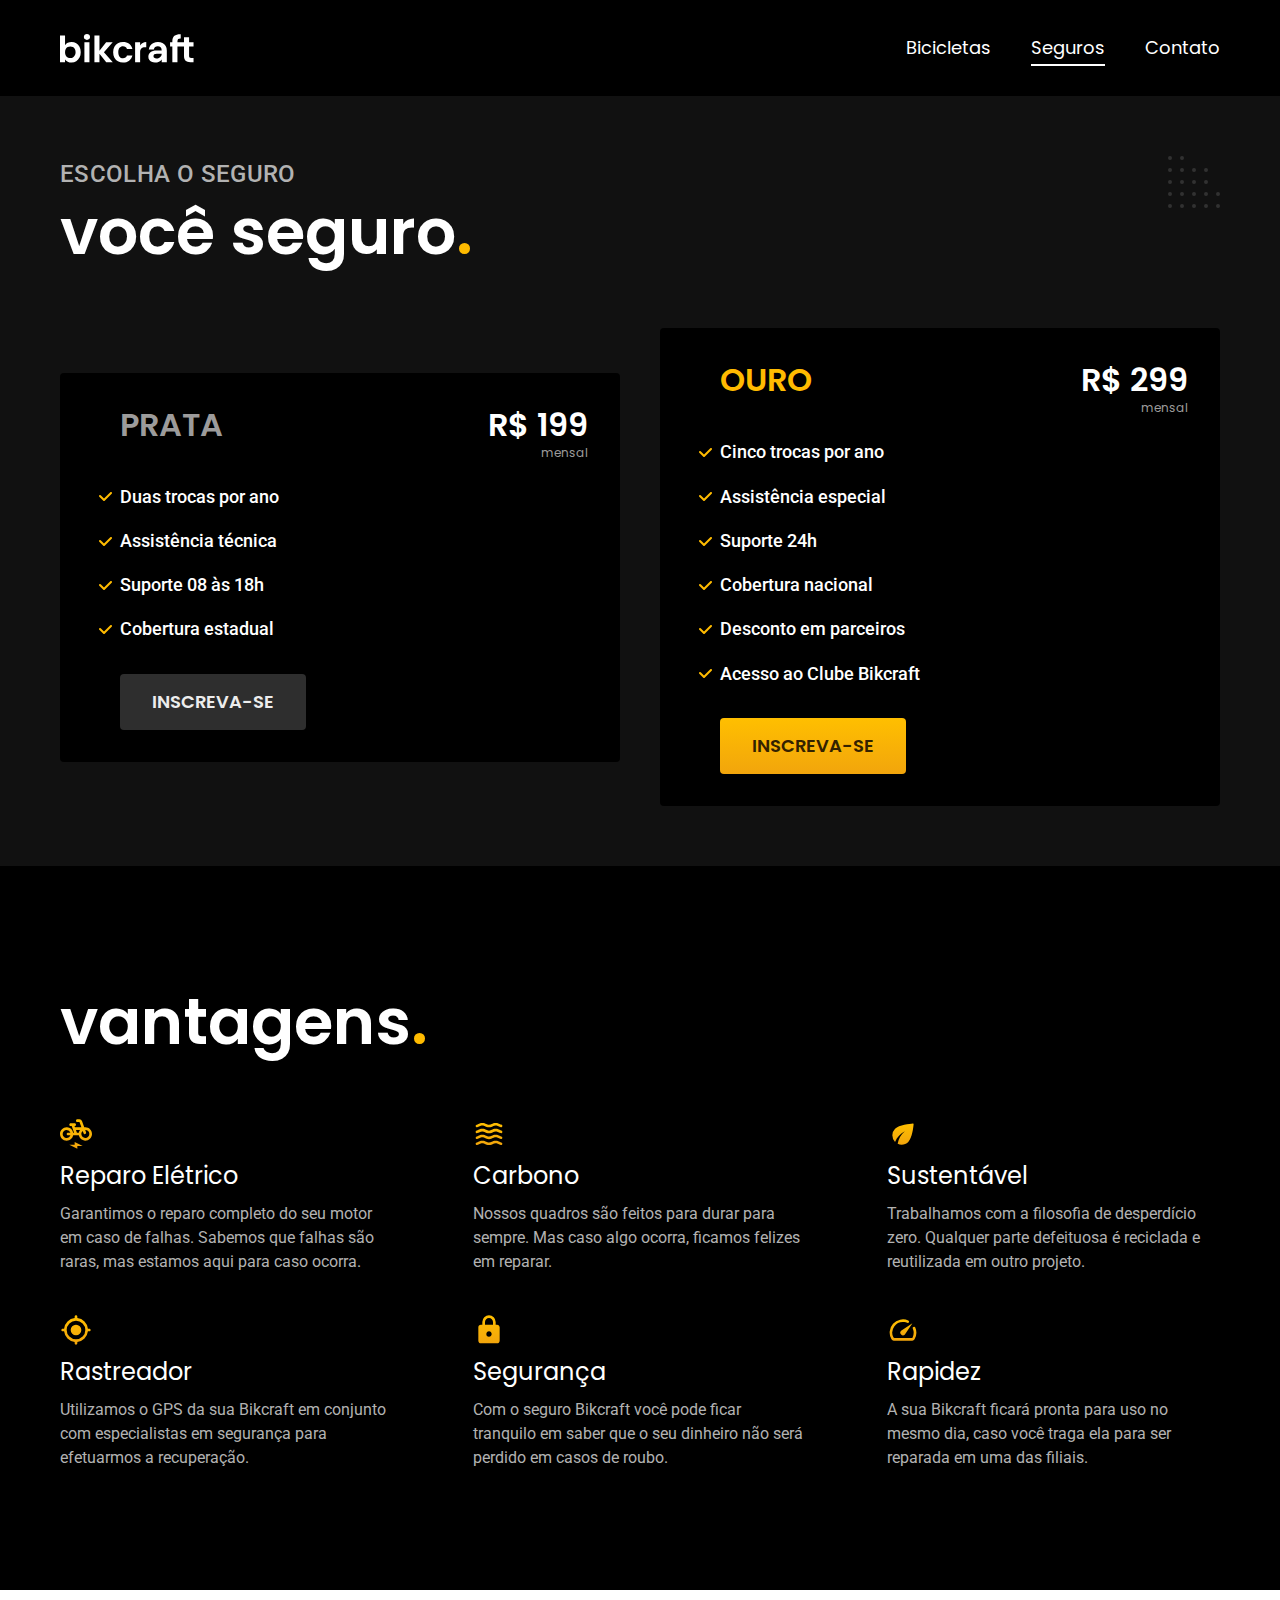
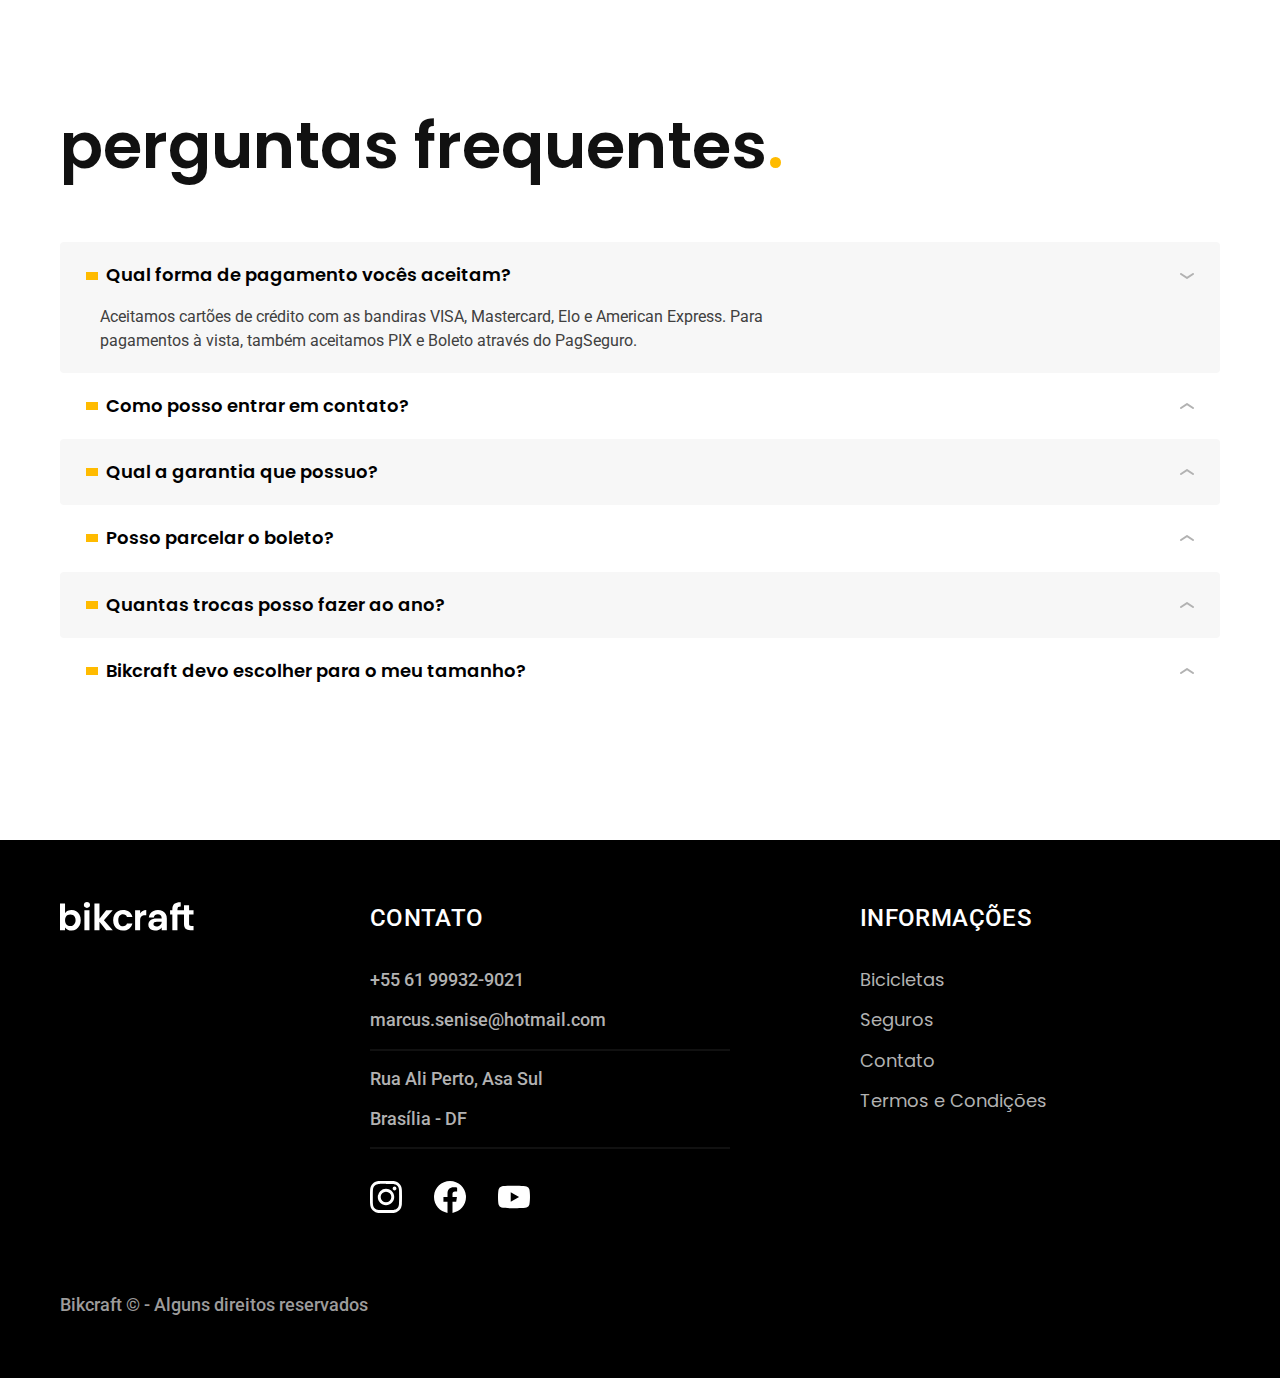
==== commit e9791e4f: "tirar caractere na página de seguros" ====
--- a/seguros.html
+++ b/seguros.html
@@ -174,7 +174,7 @@
         </div>
 
     </footer>
-    <script src="./js/plugins/simple-anime.js"></script>;
+    <script src="./js/plugins/simple-anime.js"></script>
     <script src="./js/script.js"></script>
 </body>
 </html>